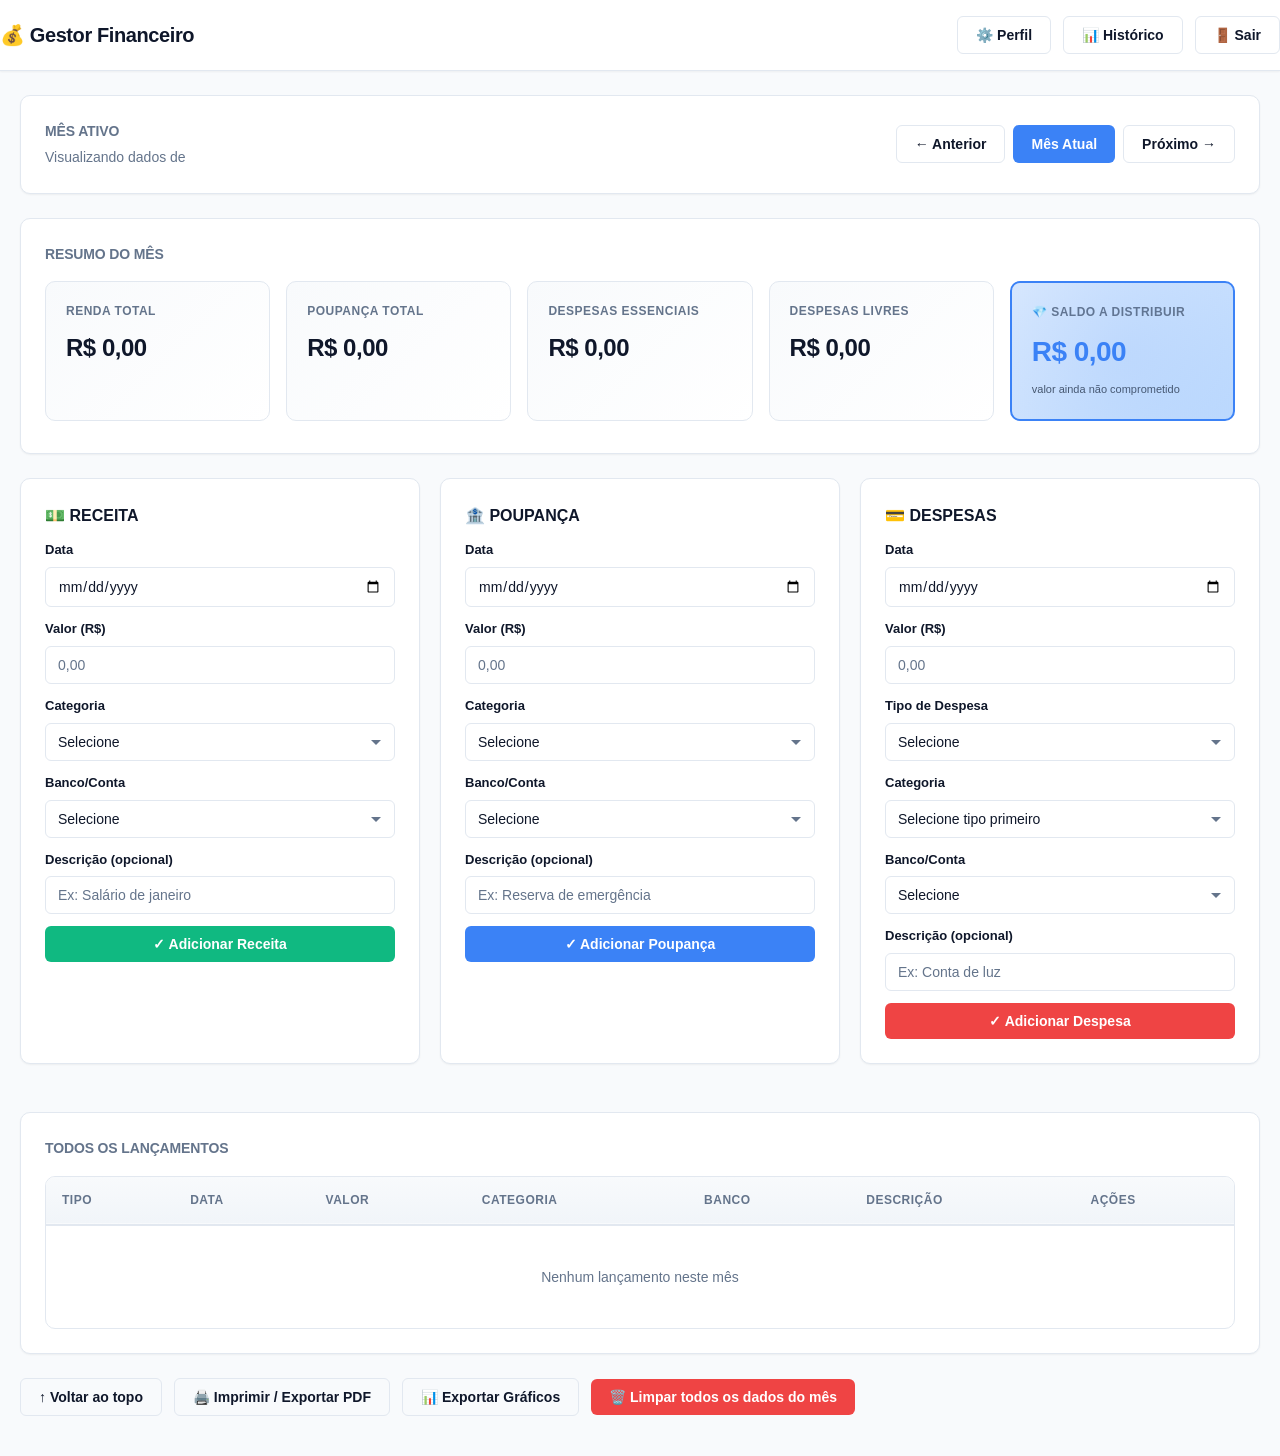
==== dashboard.html @ 4279da55 "Add files via upload" ====
<!DOCTYPE html>
<html lang="pt-BR">
<head>
  <meta charset="UTF-8" />
  <meta name="viewport" content="width=device-width, initial-scale=1.0" />
  <meta name="description" content="Dashboard de Gestão Financeira Pessoal" />
  <title>ERP Financeiro - Dashboard</title>
  <link rel="stylesheet" href="style.css" />
</head>

<body>
  <!-- HEADER -->
  <header class="topbar">
    <div class="container topbar__row">
      <h1>💰 Gestor Financeiro</h1>
      <div class="topbar__actions">
        <span id="userName" class="text-muted" style="font-size: 14px;"></span>
        <button id="btnPerfil" class="btn btn--ghost">⚙️ Perfil</button>
        <button id="btnHistorico" class="btn btn--ghost">📊 Histórico</button>
        <button id="logoutBtn" class="btn btn--ghost">🚪 Sair</button>
      </div>
    </div>
  </header>

  <!-- MAIN CONTENT -->
  <main class="container">
    
    <!-- SELETOR DE MÊS -->
    <section class="card" style="margin-top: 24px;">
      <div style="display: flex; align-items: center; justify-content: space-between; gap: 16px;">
        <div>
          <h2 style="margin-bottom: 4px;">Mês Ativo</h2>
          <p class="text-muted" style="font-size: 14px; margin: 0;">Visualizando dados de <strong id="monthLabel"></strong></p>
        </div>
        <div style="display: flex; gap: 8px;">
          <button id="btnPrevMonth" class="btn btn--ghost">← Anterior</button>
          <button id="btnCurrentMonth" class="btn btn--primary">Mês Atual</button>
          <button id="btnNextMonth" class="btn btn--ghost">Próximo →</button>
        </div>
      </div>
    </section>

    <!-- RESUMO / KPIs -->
    <section class="card">
      <h2>RESUMO DO MÊS</h2>
      <div class="kpi-grid">
        <div class="kpi">
          <div class="kpi__title">Renda Total</div>
          <div class="kpi__value" id="kpiRenda">R$ 0,00</div>
        </div>
        
        <div class="kpi">
          <div class="kpi__title">Poupança Total</div>
          <div class="kpi__value" id="kpiPoupanca">R$ 0,00</div>
        </div>
        
        <div class="kpi">
          <div class="kpi__title">Despesas Essenciais</div>
          <div class="kpi__value" id="kpiEssenciais">R$ 0,00</div>
        </div>
        
        <div class="kpi">
          <div class="kpi__title">Despesas Livres</div>
          <div class="kpi__value" id="kpiLivres">R$ 0,00</div>
        </div>
        
        <div class="kpi kpi--highlight">
          <div class="kpi__title">💎 Saldo a Distribuir</div>
          <div class="kpi__value" id="kpiSaldoDistribuir">R$ 0,00</div>
          <small>valor ainda não comprometido</small>
        </div>
      </div>
    </section>

    <!-- LANÇAMENTOS (3 COLUNAS) -->
    <section class="grid-3">
      
      <!-- COLUNA: RECEITA -->
      <div class="card">
        <h3>💵 RECEITA</h3>
        <form id="formReceita" class="form">
          <div class="form-group">
            <label for="receitaData">Data</label>
            <input type="date" id="receitaData" name="data" required />
          </div>
          
          <div class="form-group">
            <label for="receitaValor">Valor (R$)</label>
            <input type="number" id="receitaValor" name="valor" step="0.01" min="0.01" placeholder="0,00" required />
          </div>
          
          <div class="form-group">
            <label for="receitaCategoria">Categoria</label>
            <select id="receitaCategoria" name="categoria" required>
              <option value="">Selecione</option>
            </select>
          </div>
          
          <div class="form-group">
            <label for="receitaBanco">Banco/Conta</label>
            <select id="receitaBanco" name="banco" required>
              <option value="">Selecione</option>
            </select>
          </div>
          
          <div class="form-group">
            <label for="receitaDescricao">Descrição (opcional)</label>
            <input type="text" id="receitaDescricao" name="descricao" placeholder="Ex: Salário de janeiro" />
          </div>
          
          <button class="btn btn--success" type="submit" style="width: 100%;">
            ✓ Adicionar Receita
          </button>
        </form>
      </div>

      <!-- COLUNA: POUPANÇA -->
      <div class="card">
        <h3>🏦 POUPANÇA</h3>
        <form id="formPoupanca" class="form">
          <div class="form-group">
            <label for="poupancaData">Data</label>
            <input type="date" id="poupancaData" name="data" required />
          </div>
          
          <div class="form-group">
            <label for="poupancaValor">Valor (R$)</label>
            <input type="number" id="poupancaValor" name="valor" step="0.01" min="0.01" placeholder="0,00" required />
          </div>
          
          <div class="form-group">
            <label for="poupancaCategoria">Categoria</label>
            <select id="poupancaCategoria" name="categoria" required>
              <option value="">Selecione</option>
            </select>
          </div>
          
          <div class="form-group">
            <label for="poupancaBanco">Banco/Conta</label>
            <select id="poupancaBanco" name="banco" required>
              <option value="">Selecione</option>
            </select>
          </div>
          
          <div class="form-group">
            <label for="poupancaDescricao">Descrição (opcional)</label>
            <input type="text" id="poupancaDescricao" name="descricao" placeholder="Ex: Reserva de emergência" />
          </div>
          
          <button class="btn btn--primary" type="submit" style="width: 100%;">
            ✓ Adicionar Poupança
          </button>
        </form>
      </div>

      <!-- COLUNA: DESPESAS -->
      <div class="card">
        <h3>💳 DESPESAS</h3>
        <form id="formDespesa" class="form">
          <div class="form-group">
            <label for="despesaData">Data</label>
            <input type="date" id="despesaData" name="data" required />
          </div>
          
          <div class="form-group">
            <label for="despesaValor">Valor (R$)</label>
            <input type="number" id="despesaValor" name="valor" step="0.01" min="0.01" placeholder="0,00" required />
          </div>
          
          <div class="form-group">
            <label for="despesaSubtipo">Tipo de Despesa</label>
            <select id="despesaSubtipo" required>
              <option value="">Selecione</option>
              <option value="essencial">🔴 Despesa Essencial</option>
              <option value="livre">🟢 Despesa Livre</option>
            </select>
          </div>
          
          <div class="form-group">
            <label for="despesaCategoria">Categoria</label>
            <select id="despesaCategoria" required>
              <option value="">Selecione tipo primeiro</option>
            </select>
          </div>
          
          <div class="form-group">
            <label for="despesaBanco">Banco/Conta</label>
            <select id="despesaBanco" required>
              <option value="">Selecione</option>
            </select>
          </div>
          
          <div class="form-group">
            <label for="despesaDescricao">Descrição (opcional)</label>
            <input type="text" id="despesaDescricao" name="descricao" placeholder="Ex: Conta de luz" />
          </div>
          
          <button class="btn btn--danger" type="submit" style="width: 100%;">
            ✓ Adicionar Despesa
          </button>
        </form>
      </div>

    </section>

    <!-- TABELA DE LANÇAMENTOS -->
    <section class="card">
      <h2>TODOS OS LANÇAMENTOS</h2>
      <div class="table-wrapper">
        <table>
          <thead>
            <tr>
              <th>Tipo</th>
              <th>Data</th>
              <th>Valor</th>
              <th>Categoria</th>
              <th>Banco</th>
              <th>Descrição</th>
              <th>Ações</th>
            </tr>
          </thead>
          <tbody id="txTbody">
            <tr>
              <td colspan="7" style="text-align: center; padding: 40px;">
                <span class="text-muted">Nenhum lançamento neste mês</span>
              </td>
            </tr>
          </tbody>
        </table>
      </div>
    </section>

    <!-- RODAPÉ COM AÇÕES -->
    <section class="footer-actions">
      <button onclick="window.scrollTo({top: 0, behavior: 'smooth'})" class="btn btn--ghost">
        ↑ Voltar ao topo
      </button>
      <button onclick="window.print()" class="btn btn--ghost">
        🖨️ Imprimir / Exportar PDF
      </button>
      <button onclick="location.href='charts.html'" class="btn btn--ghost">
        📊 Exportar Gráficos
      </button>
      <button id="btnLimparMes" class="btn btn--danger">
        🗑️ Limpar todos os dados do mês
      </button>
    </section>

  </main>

  <!-- MODAL DE EDIÇÃO -->
  <div id="modalEdit" class="modal-overlay hidden" style="display: none;">
    <div class="modal">
      <div class="modal-header">
        <h3>Editar Lançamento</h3>
        <button onclick="closeEditModal()" class="btn btn--ghost btn-mini">✕</button>
      </div>
      <div class="modal-body">
        <form id="formEdit" class="form">
          <input type="hidden" id="editId" />
          
          <div class="form-group">
            <label for="editData">Data</label>
            <input type="date" id="editData" required />
          </div>
          
          <div class="form-group">
            <label for="editValor">Valor (R$)</label>
            <input type="number" id="editValor" step="0.01" min="0.01" required />
          </div>
          
          <div class="form-group">
            <label for="editCategoria">Categoria</label>
            <select id="editCategoria" required></select>
          </div>
          
          <div class="form-group">
            <label for="editBanco">Banco</label>
            <select id="editBanco" required></select>
          </div>
          
          <div class="form-group">
            <label for="editDescricao">Descrição</label>
            <input type="text" id="editDescricao" />
          </div>
        </form>
      </div>
      <div class="modal-footer">
        <button onclick="closeEditModal()" class="btn btn--ghost">Cancelar</button>
        <button onclick="saveEdit()" class="btn btn--primary">💾 Salvar alterações</button>
      </div>
    </div>
  </div>

  <!-- SCRIPTS -->
  <script src="js/dashboard.js"></script>
</body>
</html>
---- style.css ----
/* ===============================
   ERP FINANCEIRO - STYLESHEET COMPLETO
   Design: Profissional Minimalista
   =============================== */

/* ===============================
   VARIÁVEIS GLOBAIS
   =============================== */
:root {
  /* Cores Base */
  --bg: #f8fafc;
  --card: #ffffff;
  --text: #0f172a;
  --text-secondary: #475569;
  --muted: #64748b;
  --border: #e2e8f0;
  
  /* Cores de Ação */
  --primary: #3b82f6;
  --primary-hover: #2563eb;
  --primary-light: #dbeafe;
  
  --success: #10b981;
  --success-light: #d1fae5;
  
  --warning: #f59e0b;
  --warning-light: #fef3c7;
  
  --danger: #ef4444;
  --danger-light: #fee2e2;
  
  /* Sombras */
  --shadow-sm: 0 1px 2px 0 rgba(0, 0, 0, 0.05);
  --shadow-md: 0 4px 6px -1px rgba(0, 0, 0, 0.1);
  --shadow-lg: 0 10px 15px -3px rgba(0, 0, 0, 0.1);
  
  /* Bordas */
  --radius-sm: 6px;
  --radius-md: 10px;
  --radius-lg: 16px;
  
  /* Transições */
  --transition: all 0.2s cubic-bezier(0.4, 0, 0.2, 1);
}

/* ===============================
   RESET E BASE
   =============================== */
* {
  box-sizing: border-box;
  margin: 0;
  padding: 0;
}

html {
  scroll-behavior: smooth;
}

body {
  font-family: -apple-system, BlinkMacSystemFont, 'Segoe UI', 'Roboto', 'Oxygen', 'Ubuntu', sans-serif;
  background: var(--bg);
  color: var(--text);
  line-height: 1.6;
  -webkit-font-smoothing: antialiased;
  -moz-osx-font-smoothing: grayscale;
}

/* ===============================
   LAYOUT
   =============================== */
.container {
  max-width: 1280px;
  margin: 0 auto;
  padding: 0 20px;
}

/* ===============================
   TOPBAR / HEADER
   =============================== */
.topbar {
  background: var(--card);
  border-bottom: 1px solid var(--border);
  box-shadow: var(--shadow-sm);
  position: sticky;
  top: 0;
  z-index: 100;
}

.topbar__row {
  display: flex;
  align-items: center;
  justify-content: space-between;
  padding: 16px 0;
  gap: 16px;
}

.topbar h1 {
  font-size: 20px;
  font-weight: 700;
  color: var(--text);
  margin: 0;
}

.topbar__actions {
  display: flex;
  gap: 12px;
  align-items: center;
}

/* ===============================
   TÍTULOS
   =============================== */
h1 {
  font-size: 32px;
  font-weight: 800;
  margin: 0 0 24px 0;
  color: var(--text);
  letter-spacing: -0.02em;
}

h2 {
  font-size: 18px;
  font-weight: 700;
  margin: 0 0 16px 0;
  color: var(--text);
  letter-spacing: -0.01em;
  text-transform: uppercase;
  font-size: 14px;
  color: var(--muted);
}

h3 {
  font-size: 16px;
  font-weight: 600;
  margin: 0 0 12px 0;
  color: var(--text);
}

/* ===============================
   CARDS
   =============================== */
.card {
  background: var(--card);
  border: 1px solid var(--border);
  border-radius: var(--radius-md);
  box-shadow: var(--shadow-sm);
  padding: 24px;
  margin-bottom: 24px;
  transition: var(--transition);
}

.card:hover {
  box-shadow: var(--shadow-md);
}

/* ===============================
   BOTÕES
   =============================== */
.btn {
  display: inline-flex;
  align-items: center;
  justify-content: center;
  gap: 8px;
  padding: 10px 18px;
  border: none;
  border-radius: var(--radius-sm);
  font-size: 14px;
  font-weight: 600;
  cursor: pointer;
  transition: var(--transition);
  user-select: none;
  white-space: nowrap;
}

.btn:disabled {
  opacity: 0.5;
  cursor: not-allowed;
}

.btn--primary {
  background: var(--primary);
  color: white;
}

.btn--primary:hover:not(:disabled) {
  background: var(--primary-hover);
  transform: translateY(-1px);
  box-shadow: var(--shadow-md);
}

.btn--success {
  background: var(--success);
  color: white;
}

.btn--success:hover:not(:disabled) {
  background: #059669;
  transform: translateY(-1px);
}

.btn--danger {
  background: var(--danger);
  color: white;
}

.btn--danger:hover:not(:disabled) {
  background: #dc2626;
  transform: translateY(-1px);
}

.btn--ghost {
  background: transparent;
  border: 1px solid var(--border);
  color: var(--text);
}

.btn--ghost:hover:not(:disabled) {
  background: var(--bg);
  border-color: var(--primary);
  color: var(--primary);
}

.btn--link {
  background: transparent;
  color: var(--primary);
  padding: 0;
}

.btn--link:hover {
  text-decoration: underline;
}

/* Botões pequenos */
.btn-mini {
  padding: 6px 12px;
  font-size: 12px;
  border-radius: var(--radius-sm);
}

.btn-edit {
  background: var(--primary-light);
  color: var(--primary);
  border: 1px solid var(--primary);
}

.btn-edit:hover {
  background: var(--primary);
  color: white;
}

.btn-del {
  background: var(--danger-light);
  color: var(--danger);
  border: 1px solid var(--danger);
}

.btn-del:hover {
  background: var(--danger);
  color: white;
}

/* ===============================
   KPI / RESUMO
   =============================== */
.kpi-grid {
  display: grid;
  grid-template-columns: repeat(auto-fit, minmax(200px, 1fr));
  gap: 16px;
  margin-bottom: 8px;
}

.kpi {
  background: linear-gradient(135deg, #f8fafc 0%, #ffffff 100%);
  border: 1px solid var(--border);
  border-radius: var(--radius-md);
  padding: 20px;
  transition: var(--transition);
}

.kpi:hover {
  transform: translateY(-2px);
  box-shadow: var(--shadow-md);
  border-color: var(--primary);
}

.kpi__title {
  font-size: 12px;
  font-weight: 600;
  color: var(--muted);
  text-transform: uppercase;
  letter-spacing: 0.5px;
  margin-bottom: 8px;
}

.kpi__value {
  font-size: 24px;
  font-weight: 800;
  color: var(--text);
  letter-spacing: -0.02em;
}

.kpi small {
  display: block;
  margin-top: 6px;
  font-size: 11px;
  color: var(--text-secondary);
}

/* KPI Highlight (Saldo a Distribuir) */
.kpi--highlight {
  background: linear-gradient(135deg, #dbeafe 0%, #bfdbfe 100%);
  border: 2px solid var(--primary);
  position: relative;
  overflow: hidden;
}

.kpi--highlight::before {
  content: '';
  position: absolute;
  top: -50%;
  right: -50%;
  width: 200%;
  height: 200%;
  background: radial-gradient(circle, rgba(59, 130, 246, 0.1) 0%, transparent 70%);
  animation: pulse 3s ease-in-out infinite;
}

@keyframes pulse {
  0%, 100% { opacity: 0.5; }
  50% { opacity: 1; }
}

.kpi--highlight .kpi__value {
  color: var(--primary);
  font-size: 28px;
  position: relative;
  z-index: 1;
}

/* ===============================
   GRID DE LANÇAMENTOS
   =============================== */
.grid-3 {
  display: grid;
  grid-template-columns: repeat(3, 1fr);
  gap: 20px;
  margin-bottom: 24px;
}

/* ===============================
   FORMULÁRIOS
   =============================== */
.form {
  display: flex;
  flex-direction: column;
  gap: 12px;
}

.form-group {
  display: flex;
  flex-direction: column;
  gap: 6px;
}

label {
  font-size: 13px;
  font-weight: 600;
  color: var(--text);
}

input,
select,
textarea {
  width: 100%;
  padding: 10px 12px;
  border: 1px solid var(--border);
  border-radius: var(--radius-sm);
  font-size: 14px;
  color: var(--text);
  background: white;
  transition: var(--transition);
  font-family: inherit;
}

input:focus,
select:focus,
textarea:focus {
  outline: none;
  border-color: var(--primary);
  box-shadow: 0 0 0 3px var(--primary-light);
}

input::placeholder,
textarea::placeholder {
  color: var(--muted);
}

/* Fix para select no Safari */
select {
  -webkit-appearance: none;
  -moz-appearance: none;
  appearance: none;
  background-image: url("data:image/svg+xml,%3Csvg xmlns='http://www.w3.org/2000/svg' width='12' height='12' viewBox='0 0 12 12'%3E%3Cpath fill='%2364748b' d='M6 9L1 4h10z'/%3E%3C/svg%3E");
  background-repeat: no-repeat;
  background-position: right 12px center;
  padding-right: 36px;
}

option {
  background: white;
  color: var(--text);
}

/* ===============================
   TABELA
   =============================== */
.table-wrapper {
  overflow-x: auto;
  border: 1px solid var(--border);
  border-radius: var(--radius-md);
  background: white;
}

table {
  width: 100%;
  border-collapse: collapse;
  min-width: 800px;
}

thead {
  background: linear-gradient(to bottom, #f8fafc, #f1f5f9);
  border-bottom: 2px solid var(--border);
}

thead th {
  padding: 14px 16px;
  text-align: left;
  font-size: 12px;
  font-weight: 700;
  color: var(--muted);
  text-transform: uppercase;
  letter-spacing: 0.5px;
}

tbody tr {
  border-bottom: 1px solid var(--border);
  transition: var(--transition);
}

tbody tr:hover {
  background: var(--bg);
}

tbody tr:last-child {
  border-bottom: none;
}

tbody td {
  padding: 14px 16px;
  font-size: 14px;
  color: var(--text);
}

.td-actions {
  display: flex;
  gap: 8px;
  align-items: center;
}

/* ===============================
   BADGES / TAGS
   =============================== */
.badge {
  display: inline-flex;
  align-items: center;
  padding: 4px 10px;
  border-radius: 12px;
  font-size: 11px;
  font-weight: 600;
  text-transform: uppercase;
  letter-spacing: 0.3px;
}

.badge-receita {
  background: var(--success-light);
  color: var(--success);
  border: 1px solid var(--success);
}

.badge-poupanca {
  background: var(--primary-light);
  color: var(--primary);
  border: 1px solid var(--primary);
}

.badge-despesa {
  background: var(--danger-light);
  color: var(--danger);
  border: 1px solid var(--danger);
}

/* ===============================
   FOOTER ACTIONS
   =============================== */
.footer-actions {
  display: flex;
  flex-wrap: wrap;
  gap: 12px;
  justify-content: flex-start;
  align-items: center;
  margin: 24px 0 40px;
}

/* ===============================
   MENSAGENS DE STATUS
   =============================== */
.status {
  padding: 12px 16px;
  border-radius: var(--radius-sm);
  font-size: 14px;
  font-weight: 500;
  margin: 16px 0;
}

.status--ok {
  background: var(--success-light);
  color: var(--success);
  border: 1px solid var(--success);
}

.status--error {
  background: var(--danger-light);
  color: var(--danger);
  border: 1px solid var(--danger);
}

.status--info {
  background: var(--primary-light);
  color: var(--primary);
  border: 1px solid var(--primary);
}

/* ===============================
   TOAST NOTIFICATIONS
   =============================== */
.toast {
  position: fixed;
  top: 80px;
  right: 20px;
  padding: 16px 20px;
  border-radius: var(--radius-md);
  box-shadow: var(--shadow-lg);
  font-size: 14px;
  font-weight: 600;
  z-index: 1000;
  animation: slideIn 0.3s ease-out;
}

@keyframes slideIn {
  from {
    transform: translateX(400px);
    opacity: 0;
  }
  to {
    transform: translateX(0);
    opacity: 1;
  }
}

@keyframes slideOut {
  from {
    transform: translateX(0);
    opacity: 1;
  }
  to {
    transform: translateX(400px);
    opacity: 0;
  }
}

.toast--success {
  background: var(--success);
  color: white;
}

.toast--error {
  background: var(--danger);
  color: white;
}

.toast--info {
  background: var(--primary);
  color: white;
}

/* ===============================
   MODAL
   =============================== */
.modal-overlay {
  position: fixed;
  top: 0;
  left: 0;
  right: 0;
  bottom: 0;
  background: rgba(0, 0, 0, 0.5);
  display: flex;
  align-items: center;
  justify-content: center;
  z-index: 1000;
  animation: fadeIn 0.2s ease-out;
}

@keyframes fadeIn {
  from { opacity: 0; }
  to { opacity: 1; }
}

.modal {
  background: white;
  border-radius: var(--radius-lg);
  box-shadow: var(--shadow-lg);
  max-width: 500px;
  width: 90%;
  max-height: 90vh;
  overflow-y: auto;
  animation: scaleIn 0.2s ease-out;
}

@keyframes scaleIn {
  from {
    transform: scale(0.9);
    opacity: 0;
  }
  to {
    transform: scale(1);
    opacity: 1;
  }
}

.modal-header {
  padding: 20px 24px;
  border-bottom: 1px solid var(--border);
  display: flex;
  align-items: center;
  justify-content: space-between;
}

.modal-header h3 {
  margin: 0;
}

.modal-body {
  padding: 24px;
}

.modal-footer {
  padding: 16px 24px;
  border-top: 1px solid var(--border);
  display: flex;
  gap: 12px;
  justify-content: flex-end;
}

/* ===============================
   LOADING SPINNER
   =============================== */
.spinner {
  display: inline-block;
  width: 20px;
  height: 20px;
  border: 3px solid rgba(255, 255, 255, 0.3);
  border-top-color: white;
  border-radius: 50%;
  animation: spin 0.6s linear infinite;
}

@keyframes spin {
  to { transform: rotate(360deg); }
}

/* ===============================
   UTILITIES
   =============================== */
.text-center { text-align: center; }
.text-right { text-align: right; }
.text-muted { color: var(--muted); }
.text-primary { color: var(--primary); }
.text-success { color: var(--success); }
.text-danger { color: var(--danger); }

.mt-1 { margin-top: 8px; }
.mt-2 { margin-top: 16px; }
.mt-3 { margin-top: 24px; }
.mb-1 { margin-bottom: 8px; }
.mb-2 { margin-bottom: 16px; }
.mb-3 { margin-bottom: 24px; }

.hidden { display: none !important; }

/* ===============================
   RESPONSIVE
   =============================== */
@media (max-width: 1024px) {
  .kpi-grid {
    grid-template-columns: repeat(2, 1fr);
  }
  
  .grid-3 {
    grid-template-columns: 1fr;
  }
}

@media (max-width: 768px) {
  .container {
    padding: 0 16px;
  }
  
  .card {
    padding: 16px;
  }
  
  .kpi-grid {
    grid-template-columns: 1fr;
  }
  
  h1 {
    font-size: 24px;
  }
  
  .topbar h1 {
    font-size: 16px;
  }
  
  .footer-actions {
    flex-direction: column;
    align-items: stretch;
  }
  
  .footer-actions .btn {
    width: 100%;
  }
  
  table {
    font-size: 12px;
  }
  
  thead th,
  tbody td {
    padding: 10px 8px;
  }
}

@media (max-width: 480px) {
  .topbar__row {
    flex-direction: column;
    align-items: flex-start;
    gap: 12px;
  }
  
  .topbar__actions {
    width: 100%;
    justify-content: space-between;
  }
}

/* ===============================
   DARK MODE (opcional)
   =============================== */
@media (prefers-color-scheme: dark) {
  :root {
    --bg: #0f172a;
    --card: #1e293b;
    --text: #f1f5f9;
    --text-secondary: #cbd5e1;
    --muted: #94a3b8;
    --border: #334155;
  }
  
  input,
  select,
  textarea {
    background: #334155;
    color: var(--text);
  }
  
  table {
    background: var(--card);
  }
  
  thead {
    background: linear-gradient(to bottom, #1e293b, #334155);
  }
  
  .kpi {
    background: linear-gradient(135deg, #1e293b 0%, #334155 100%);
  }
  
  .kpi--highlight {
    background: linear-gradient(135deg, #1e3a8a 0%, #1e40af 100%);
  }
}

/* ===============================
   PRINT STYLES
   =============================== */
@media print {
  body {
    background: white;
  }
  
  .topbar,
  .btn,
  .footer-actions {
    display: none !important;
  }
  
  .card {
    page-break-inside: avoid;
    box-shadow: none;
    border: 1px solid #ddd;
  }
  
  .kpi {
    border: 1px solid #ddd;
    background: white !important;
  }
}
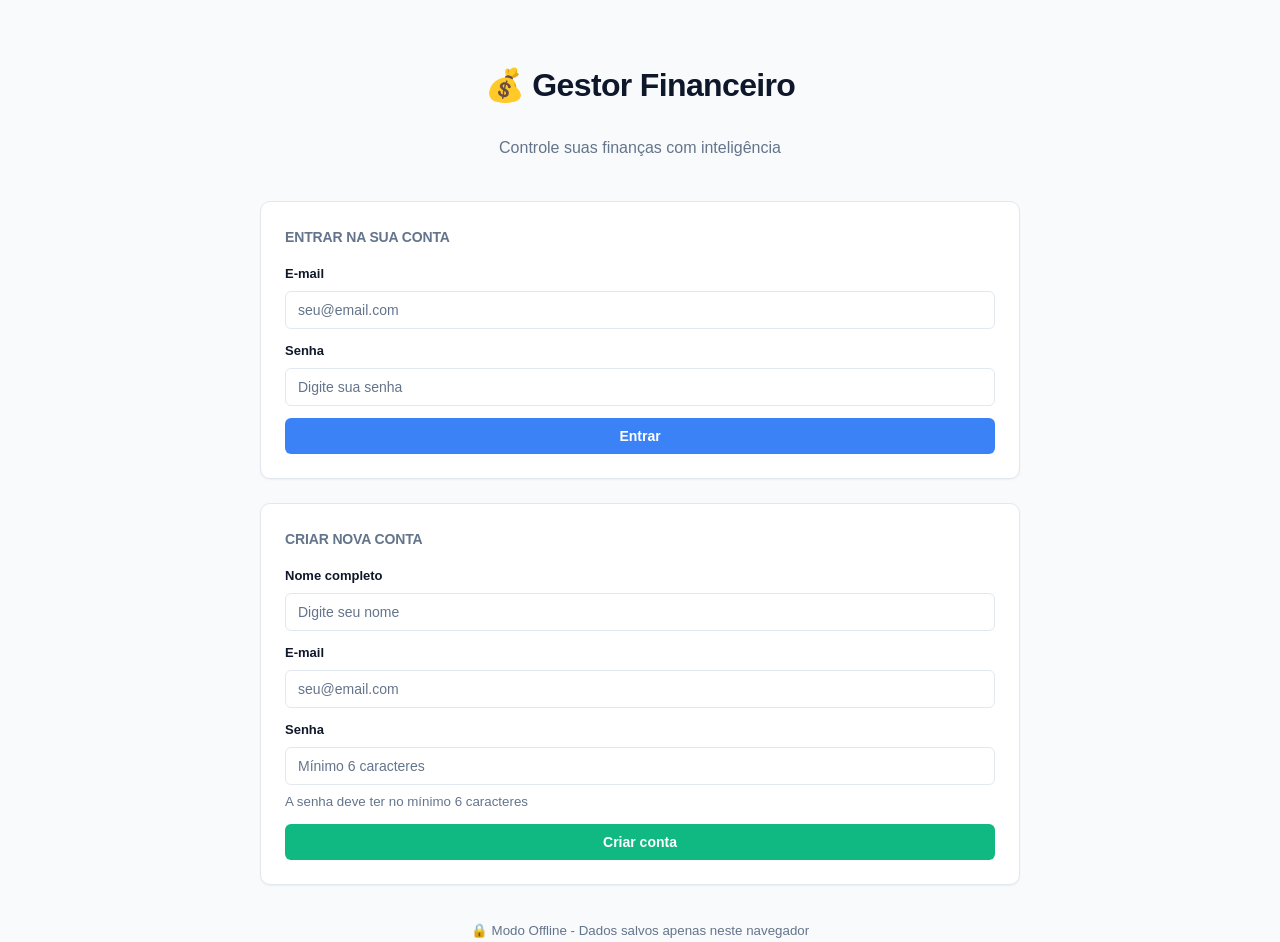
==== commit 54a82937: "Update dashboard.html" ====
--- a/dashboard.html
+++ b/dashboard.html
@@ -3,296 +3,193 @@
 <head>
   <meta charset="UTF-8" />
   <meta name="viewport" content="width=device-width, initial-scale=1.0" />
-  <meta name="description" content="Dashboard de Gestão Financeira Pessoal" />
-  <title>ERP Financeiro - Dashboard</title>
+  <title>Gestor Financeiro - Dashboard</title>
   <link rel="stylesheet" href="style.css" />
 </head>
 
 <body>
-  <!-- HEADER -->
+  <!-- TOPO -->
   <header class="topbar">
     <div class="container topbar__row">
-      <h1>💰 Gestor Financeiro</h1>
+      <h1>Gestor Financeiro</h1>
+
       <div class="topbar__actions">
-        <span id="userName" class="text-muted" style="font-size: 14px;"></span>
-        <button id="btnPerfil" class="btn btn--ghost">⚙️ Perfil</button>
-        <button id="btnHistorico" class="btn btn--ghost">📊 Histórico</button>
-        <button id="logoutBtn" class="btn btn--ghost">🚪 Sair</button>
+        <button class="btn btn--ghost" type="button"
+          onclick="window.location.href='dashboard.html'">
+          Início
+        </button>
+
+        <button id="logoutBtn" class="btn btn--ghost" type="button">
+          Sair
+        </button>
       </div>
     </div>
   </header>
 
-  <!-- MAIN CONTENT -->
   <main class="container">
-    
-    <!-- SELETOR DE MÊS -->
-    <section class="card" style="margin-top: 24px;">
-      <div style="display: flex; align-items: center; justify-content: space-between; gap: 16px;">
-        <div>
-          <h2 style="margin-bottom: 4px;">Mês Ativo</h2>
-          <p class="text-muted" style="font-size: 14px; margin: 0;">Visualizando dados de <strong id="monthLabel"></strong></p>
+
+    <!-- BLOCO 1 — RESUMO -->
+    <section class="card">
+      <h2>RESUMO</h2>
+
+      <div class="kpi-grid">
+        <div class="kpi">
+          <div class="kpi__title">Despesas Essenciais</div>
+          <div id="kpiEssenciais" class="kpi__value">R$ 0,00</div>
         </div>
-        <div style="display: flex; gap: 8px;">
-          <button id="btnPrevMonth" class="btn btn--ghost">← Anterior</button>
-          <button id="btnCurrentMonth" class="btn btn--primary">Mês Atual</button>
-          <button id="btnNextMonth" class="btn btn--ghost">Próximo →</button>
+
+        <div class="kpi">
+          <div class="kpi__title">Despesas Livres</div>
+          <div id="kpiLivres" class="kpi__value">R$ 0,00</div>
+        </div>
+
+        <div class="kpi">
+          <div class="kpi__title">Renda Total</div>
+          <div id="kpiRenda" class="kpi__value">R$ 0,00</div>
+        </div>
+
+        <div class="kpi">
+          <div class="kpi__title">Poupança Total</div>
+          <div id="kpiPoupanca" class="kpi__value">R$ 0,00</div>
+        </div>
+
+        <div class="kpi kpi--highlight">
+          <div class="kpi__title">Saldo a Distribuir</div>
+          <div id="kpiSaldoDistribuir" class="kpi__value">R$ 0,00</div>
+          <div class="kpi__hint">valor ainda não comprometido</div>
         </div>
       </div>
     </section>
 
-    <!-- RESUMO / KPIs -->
-    <section class="card">
-      <h2>RESUMO DO MÊS</h2>
-      <div class="kpi-grid">
-        <div class="kpi">
-          <div class="kpi__title">Renda Total</div>
-          <div class="kpi__value" id="kpiRenda">R$ 0,00</div>
-        </div>
-        
-        <div class="kpi">
-          <div class="kpi__title">Poupança Total</div>
-          <div class="kpi__value" id="kpiPoupanca">R$ 0,00</div>
-        </div>
-        
-        <div class="kpi">
-          <div class="kpi__title">Despesas Essenciais</div>
-          <div class="kpi__value" id="kpiEssenciais">R$ 0,00</div>
-        </div>
-        
-        <div class="kpi">
-          <div class="kpi__title">Despesas Livres</div>
-          <div class="kpi__value" id="kpiLivres">R$ 0,00</div>
-        </div>
-        
-        <div class="kpi kpi--highlight">
-          <div class="kpi__title">💎 Saldo a Distribuir</div>
-          <div class="kpi__value" id="kpiSaldoDistribuir">R$ 0,00</div>
-          <small>valor ainda não comprometido</small>
-        </div>
-      </div>
-    </section>
+    <!-- BLOCO 2 — LANÇAMENTOS -->
+    <section class="grid-3">
 
-    <!-- LANÇAMENTOS (3 COLUNAS) -->
-    <section class="grid-3">
-      
-      <!-- COLUNA: RECEITA -->
-      <div class="card">
-        <h3>💵 RECEITA</h3>
-        <form id="formReceita" class="form">
-          <div class="form-group">
-            <label for="receitaData">Data</label>
-            <input type="date" id="receitaData" name="data" required />
-          </div>
-          
-          <div class="form-group">
-            <label for="receitaValor">Valor (R$)</label>
-            <input type="number" id="receitaValor" name="valor" step="0.01" min="0.01" placeholder="0,00" required />
-          </div>
-          
-          <div class="form-group">
-            <label for="receitaCategoria">Categoria</label>
-            <select id="receitaCategoria" name="categoria" required>
-              <option value="">Selecione</option>
-            </select>
-          </div>
-          
-          <div class="form-group">
-            <label for="receitaBanco">Banco/Conta</label>
-            <select id="receitaBanco" name="banco" required>
-              <option value="">Selecione</option>
-            </select>
-          </div>
-          
-          <div class="form-group">
-            <label for="receitaDescricao">Descrição (opcional)</label>
-            <input type="text" id="receitaDescricao" name="descricao" placeholder="Ex: Salário de janeiro" />
-          </div>
-          
-          <button class="btn btn--success" type="submit" style="width: 100%;">
-            ✓ Adicionar Receita
+      <!-- POUPANÇA -->
+      <section class="card">
+        <h3>POUPANÇA</h3>
+        <form id="formPoupanca" class="form">
+          <label>Data</label>
+          <input type="date" name="data" required />
+
+          <label>Valor</label>
+          <input type="number" name="valor" step="0.01" min="0.01" required />
+
+          <label>Categoria</label>
+          <select name="categoria" id="poupancaCategoria" required></select>
+
+          <label>Banco</label>
+          <select name="banco" id="poupancaBanco" required></select>
+
+          <label>Descrição (opcional)</label>
+          <input type="text" name="descricao" placeholder="Opcional" />
+
+          <button class="btn btn--primary" type="submit">
+            + Adicionar Poupança
           </button>
         </form>
-      </div>
+      </section>
 
-      <!-- COLUNA: POUPANÇA -->
-      <div class="card">
-        <h3>🏦 POUPANÇA</h3>
-        <form id="formPoupanca" class="form">
-          <div class="form-group">
-            <label for="poupancaData">Data</label>
-            <input type="date" id="poupancaData" name="data" required />
-          </div>
-          
-          <div class="form-group">
-            <label for="poupancaValor">Valor (R$)</label>
-            <input type="number" id="poupancaValor" name="valor" step="0.01" min="0.01" placeholder="0,00" required />
-          </div>
-          
-          <div class="form-group">
-            <label for="poupancaCategoria">Categoria</label>
-            <select id="poupancaCategoria" name="categoria" required>
-              <option value="">Selecione</option>
-            </select>
-          </div>
-          
-          <div class="form-group">
-            <label for="poupancaBanco">Banco/Conta</label>
-            <select id="poupancaBanco" name="banco" required>
-              <option value="">Selecione</option>
-            </select>
-          </div>
-          
-          <div class="form-group">
-            <label for="poupancaDescricao">Descrição (opcional)</label>
-            <input type="text" id="poupancaDescricao" name="descricao" placeholder="Ex: Reserva de emergência" />
-          </div>
-          
-          <button class="btn btn--primary" type="submit" style="width: 100%;">
-            ✓ Adicionar Poupança
+      <!-- RECEITA -->
+      <section class="card">
+        <h3>RECEITA</h3>
+        <form id="formReceita" class="form">
+          <label>Data</label>
+          <input type="date" name="data" required />
+
+          <label>Valor</label>
+          <input type="number" name="valor" step="0.01" min="0.01" required />
+
+          <label>Categoria</label>
+          <select name="categoria" id="receitaCategoria" required></select>
+
+          <label>Banco</label>
+          <select name="banco" id="receitaBanco" required></select>
+
+          <label>Descrição (opcional)</label>
+          <input type="text" name="descricao" placeholder="Opcional" />
+
+          <button class="btn btn--primary" type="submit">
+            + Adicionar Receita
           </button>
         </form>
-      </div>
+      </section>
 
-      <!-- COLUNA: DESPESAS -->
-      <div class="card">
-        <h3>💳 DESPESAS</h3>
+      <!-- DESPESAS -->
+      <section class="card">
+        <h3>DESPESAS</h3>
         <form id="formDespesa" class="form">
-          <div class="form-group">
-            <label for="despesaData">Data</label>
-            <input type="date" id="despesaData" name="data" required />
-          </div>
-          
-          <div class="form-group">
-            <label for="despesaValor">Valor (R$)</label>
-            <input type="number" id="despesaValor" name="valor" step="0.01" min="0.01" placeholder="0,00" required />
-          </div>
-          
-          <div class="form-group">
-            <label for="despesaSubtipo">Tipo de Despesa</label>
-            <select id="despesaSubtipo" required>
-              <option value="">Selecione</option>
-              <option value="essencial">🔴 Despesa Essencial</option>
-              <option value="livre">🟢 Despesa Livre</option>
-            </select>
-          </div>
-          
-          <div class="form-group">
-            <label for="despesaCategoria">Categoria</label>
-            <select id="despesaCategoria" required>
-              <option value="">Selecione tipo primeiro</option>
-            </select>
-          </div>
-          
-          <div class="form-group">
-            <label for="despesaBanco">Banco/Conta</label>
-            <select id="despesaBanco" required>
-              <option value="">Selecione</option>
-            </select>
-          </div>
-          
-          <div class="form-group">
-            <label for="despesaDescricao">Descrição (opcional)</label>
-            <input type="text" id="despesaDescricao" name="descricao" placeholder="Ex: Conta de luz" />
-          </div>
-          
-          <button class="btn btn--danger" type="submit" style="width: 100%;">
-            ✓ Adicionar Despesa
+          <label>Data</label>
+          <input type="date" name="data" required />
+
+          <label>Valor</label>
+          <input type="number" name="valor" step="0.01" min="0.01" required />
+
+          <label>Tipo de despesa</label>
+          <select name="subtipo" id="despesaSubtipo" required>
+            <option value="">Selecione</option>
+            <option value="essencial">Despesa Essencial</option>
+            <option value="livre">Despesa Livre</option>
+          </select>
+
+          <label>Categoria</label>
+          <select name="categoria" id="despesaCategoria" required>
+            <option value="">Selecione</option>
+          </select>
+
+          <label>Banco</label>
+          <select name="banco" id="despesaBanco" required></select>
+
+          <label>Descrição (opcional)</label>
+          <input type="text" name="descricao" placeholder="Opcional" />
+
+          <button class="btn btn--primary" type="submit">
+            + Adicionar Despesa
           </button>
         </form>
-      </div>
+      </section>
 
     </section>
 
-    <!-- TABELA DE LANÇAMENTOS -->
+    <!-- BLOCO 3 — TABELA -->
     <section class="card">
-      <h2>TODOS OS LANÇAMENTOS</h2>
-      <div class="table-wrapper">
+      <h2>TABELA DE LANÇAMENTOS</h2>
+
+      <div class="table-wrap">
         <table>
           <thead>
             <tr>
-              <th>Tipo</th>
               <th>Data</th>
               <th>Valor</th>
               <th>Categoria</th>
               <th>Banco</th>
-              <th>Descrição</th>
               <th>Ações</th>
             </tr>
           </thead>
-          <tbody id="txTbody">
-            <tr>
-              <td colspan="7" style="text-align: center; padding: 40px;">
-                <span class="text-muted">Nenhum lançamento neste mês</span>
-              </td>
-            </tr>
-          </tbody>
+          <tbody id="txTbody"></tbody>
         </table>
       </div>
     </section>
 
-    <!-- RODAPÉ COM AÇÕES -->
+    <!-- BLOCO 4 — AÇÕES -->
     <section class="footer-actions">
-      <button onclick="window.scrollTo({top: 0, behavior: 'smooth'})" class="btn btn--ghost">
-        ↑ Voltar ao topo
+      <button class="btn btn--primary"
+        onclick="window.scrollTo({ top: 0, behavior: 'smooth' })">
+        Voltar para o início
       </button>
-      <button onclick="window.print()" class="btn btn--ghost">
-        🖨️ Imprimir / Exportar PDF
+
+      <button class="btn btn--ghost" onclick="window.print()">
+        Exportar Relatório (PDF)
       </button>
-      <button onclick="location.href='charts.html'" class="btn btn--ghost">
-        📊 Exportar Gráficos
-      </button>
-      <button id="btnLimparMes" class="btn btn--danger">
-        🗑️ Limpar todos os dados do mês
+
+      <button class="btn btn--ghost"
+        onclick="window.location.href='charts.html'">
+        Exportar Gráficos
       </button>
     </section>
 
   </main>
 
-  <!-- MODAL DE EDIÇÃO -->
-  <div id="modalEdit" class="modal-overlay hidden" style="display: none;">
-    <div class="modal">
-      <div class="modal-header">
-        <h3>Editar Lançamento</h3>
-        <button onclick="closeEditModal()" class="btn btn--ghost btn-mini">✕</button>
-      </div>
-      <div class="modal-body">
-        <form id="formEdit" class="form">
-          <input type="hidden" id="editId" />
-          
-          <div class="form-group">
-            <label for="editData">Data</label>
-            <input type="date" id="editData" required />
-          </div>
-          
-          <div class="form-group">
-            <label for="editValor">Valor (R$)</label>
-            <input type="number" id="editValor" step="0.01" min="0.01" required />
-          </div>
-          
-          <div class="form-group">
-            <label for="editCategoria">Categoria</label>
-            <select id="editCategoria" required></select>
-          </div>
-          
-          <div class="form-group">
-            <label for="editBanco">Banco</label>
-            <select id="editBanco" required></select>
-          </div>
-          
-          <div class="form-group">
-            <label for="editDescricao">Descrição</label>
-            <input type="text" id="editDescricao" />
-          </div>
-        </form>
-      </div>
-      <div class="modal-footer">
-        <button onclick="closeEditModal()" class="btn btn--ghost">Cancelar</button>
-        <button onclick="saveEdit()" class="btn btn--primary">💾 Salvar alterações</button>
-      </div>
-    </div>
-  </div>
-
-  <!-- SCRIPTS -->
-  <script src="js/dashboard.js"></script>
+  <!-- ✅ JS NA RAIZ -->
+  <script src="dashboard.js"></script>
 </body>
 </html>
